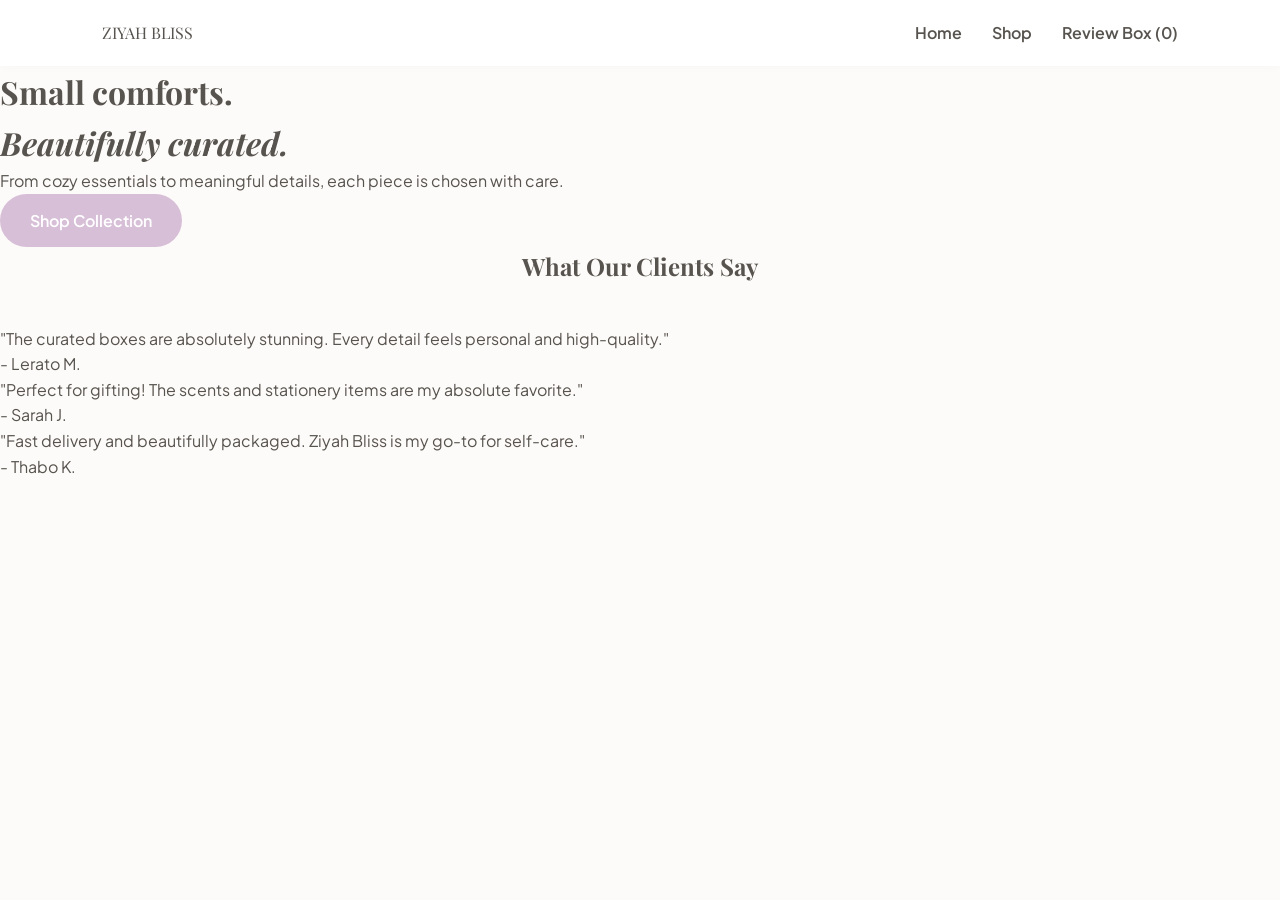
==== index.html @ 9e137913 "Enhance index.html with responsive design and reviews Added viewport meta tag for responsive design " ====
<!DOCTYPE html>
<html lang="en">
<head>
    <meta charset="UTF-8">
    <meta name="viewport" content="width=device-width, initial-scale=1.0">
    <link rel="stylesheet" href="style.css">
    <link href="https://fonts.googleapis.com/css2?family=Plus+Jakarta+Sans:wght@400;600&family=Playfair+Display:ital,wght@0,700;1,700&display=swap" rel="stylesheet">
    <title>Home | Ziyah Bliss Co.</title>
</head>
<body>
    <nav class="navbar">
        <div class="logo">ZIYAH BLISS</div>
        <ul class="nav-links">
            <li><a href="index.html">Home</a></li>
            <li><a href="shop.html">Shop</a></li>
            <li><a href="faq.html">Review Box (<span id="cart-count">0</span>)</a></li>
        </ul>
    </nav>

    <header class="hero-fullscreen">
        <div class="hero-overlay">
            <div class="hero-text-center">
                <h1>Small comforts. <br><em>Beautifully curated.</em></h1>
                <p>From cozy essentials to meaningful details, each piece is chosen with care.</p>
                <a href="shop.html" class="btn-primary">Shop Collection</a>
            </div>
        </div>
    </header>

    <section class="reviews-section">
        <h2 style="text-align: center; margin-bottom: 40px;">What Our Clients Say</h2>
        <div class="reviews-grid">
            <div class="review-card">
                <p>"The curated boxes are absolutely stunning. Every detail feels personal and high-quality."</p>
                <span>- Lerato M.</span>
            </div>
            <div class="review-card">
                <p>"Perfect for gifting! The scents and stationery items are my absolute favorite."</p>
                <span>- Sarah J.</span>
            </div>
            <div class="review-card">
                <p>"Fast delivery and beautifully packaged. Ziyah Bliss is my go-to for self-care."</p>
                <span>- Thabo K.</span>
            </div>
        </div>
    </section>

    <script src="script.js"></script>
</body>
</html>
---- style.css ----
/* --- 1. GLOBAL BRAND VARIABLES --- */
:root {
    --accent: #d8bfd8;       /* Light Purple / Thistle */
    --accent-hover: #cda4cd;  /* Darker purple */
    --text: #57534e;         /* Dark Stone */
    --bg: #fdfbf9;           /* Cream */
    --white: #ffffff;
    --shadow: 0 10px 30px rgba(0,0,0,0.05);
}

/* --- 2. BASE STYLES --- */
* { 
    box-sizing: border-box; 
    margin: 0; 
    padding: 0; 
}

body {
    font-family: 'Plus Jakarta Sans', sans-serif;
    background-color: var(--bg);
    color: var(--text);
    line-height: 1.6;
    overflow-x: hidden; /* Prevents side-scrolling on mobile */
}

h1, h2, h3, .logo { 
    font-family: 'Playfair Display', serif; 
}

/* --- 3. NAVIGATION --- */
.navbar {
    display: flex;
    justify-content: space-between;
    align-items: center;
    padding: 20px 8%;
    background: var(--white);
    position: sticky;
    top: 0;
    z-index: 1000;
    box-shadow: 0 2px 10px rgba(0,0,0,0.02);
}

.nav-links { 
    display: flex; 
    list-style: none; 
    gap: 30px; 
}

.nav-links a { 
    text-decoration: none; 
    color: var(--text); 
    font-weight: 600; 
    transition: 0.3s;
}

.nav-links a:hover {
    color: var(--accent);
}

/* --- 4. HERO SECTION (Home Page) --- */
.hero {
    display: flex;
    align-items: center;
    justify-content: space-between;
    padding: 80px 8%;
    gap: 40px;
    min-height: 80vh;
}

.hero-content { flex: 1; }

.hero h1 {
    font-size: 3.5rem;
    margin-bottom: 20px;
    line-height: 1.1;
}

.hero-image { 
    flex: 1; 
    text-align: right; 
}

.hero-image img {
    width: 100%;
    max-width: 500px;
    border-radius: 30px;
    box-shadow: var(--shadow);
}

/* --- 5. BUTTONS --- */
.btn-primary, .btn-add, .btn-shop, .btn-whatsapp {
    background-color: var(--accent);
    color: white;
    border: none;
    padding: 14px 30px;
    border-radius: 50px;
    font-weight: 600;
    cursor: pointer;
    transition: 0.3s ease;
    text-decoration: none;
    display: inline-block;
    text-align: center;
}

.btn-primary:hover, .btn-add:hover, .btn-shop:hover {
    background-color: var(--accent-hover);
    transform: translateY(-2px);
}

/* --- 6. SHOP GRID & CARDS --- */
.product-grid {
    display: grid;
    grid-template-columns: repeat(auto-fit, minmax(280px, 1fr));
    gap: 30px;
    padding: 40px 8%;
}

.product-card {
    background: white;
    padding: 20px;
    border-radius: 20px;
    box-shadow: var(--shadow);
    display: flex;
    flex-direction: column;
    text-align: center;
    transition: 0.3s;
}

.product-card:hover {
    transform: translateY(-10px);
}

.p-img {
    width: 100%;
    height: 250px;
    background-size: cover;
    background-position: center;
    border-radius: 15px;
    margin-bottom: 15px;
}

.p-select, .p-input {
    width: 100%;
    padding: 10px;
    margin: 10px 0;
    border: 1px solid #eee;
    border-radius: 10px;
    font-family: inherit;
}

/* --- 7. FILTER BUTTONS --- */
.filter-btn {
    background: white;
    border: 1px solid #e5e7eb;
    padding: 8px 20px;
    border-radius: 50px;
    cursor: pointer;
    font-weight: 600;
    transition: 0.3s;
}

.filter-btn.active, .filter-btn:hover {
    background-color: var(--accent);
    color: white;
    border-color: var(--accent);
}

/* --- 8. MOBILE RESPONSIVENESS (The Fix) --- */
@media (max-width: 768px) {
    .navbar {
        flex-direction: column;
        padding: 15px;
        gap: 15px;
    }

    .nav-links { gap: 15px; font-size: 0.8rem; }

    .hero {
        flex-direction: column; /* Stack image then text */
        text-align: center;
        padding: 40px 5%;
    }

    .hero-image { order: 1; width: 100%; }
    .hero-content { order: 2; }

    .hero h1 { font-size: 2.2rem; }

    .product-grid {
        grid-template-columns: repeat(2, 1fr); /* 2 items side-by-side */
        gap: 15px;
        padding: 20px 5%;
    }

    .p-img { height: 160px; }
}

@media (max-width: 480px) {
    .product-grid {
        grid-template-columns: 1fr; /* 1 item per row on very small phones */
    }
}
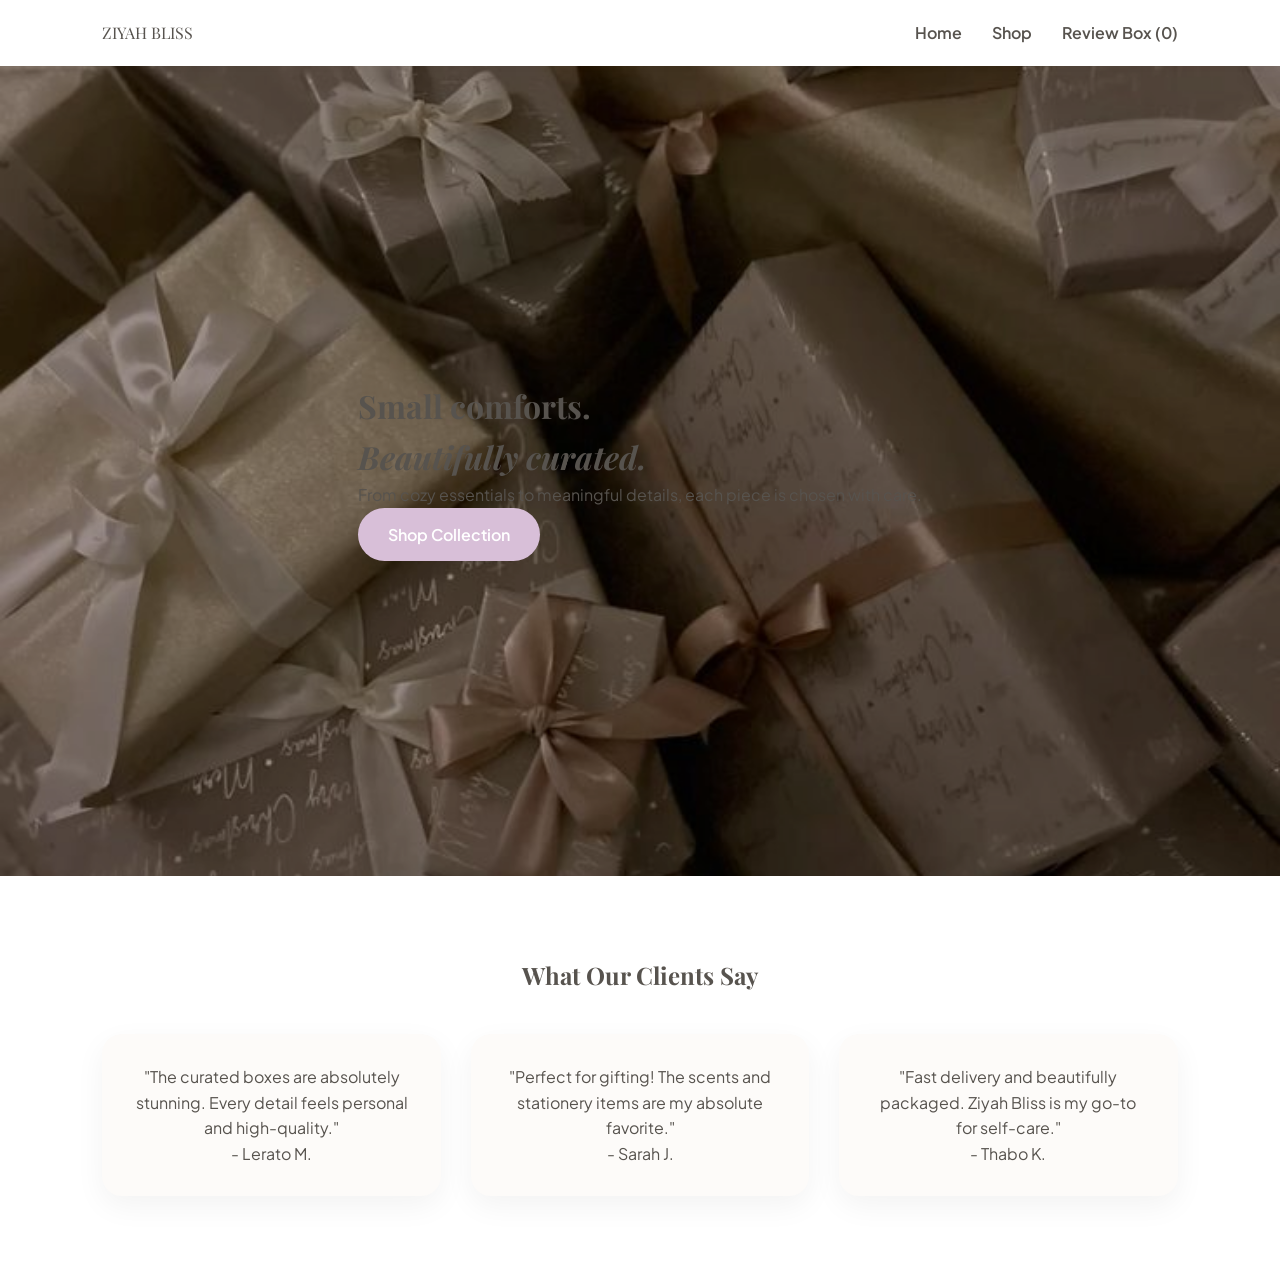
==== commit 09af331c: "Update title and hero content in index.html" ====
--- a/index.html
+++ b/index.html
@@ -5,7 +5,7 @@
     <meta name="viewport" content="width=device-width, initial-scale=1.0">
     <link rel="stylesheet" href="style.css">
     <link href="https://fonts.googleapis.com/css2?family=Plus+Jakarta+Sans:wght@400;600&family=Playfair+Display:ital,wght@0,700;1,700&display=swap" rel="stylesheet">
-    <title>Home | Ziyah Bliss Co.</title>
+    <title>Ziyah Bliss Co. | Home</title>
 </head>
 <body>
     <nav class="navbar">
@@ -19,7 +19,7 @@
 
     <header class="hero-fullscreen">
         <div class="hero-overlay">
-            <div class="hero-text-center">
+            <div class="hero-content-center">
                 <h1>Small comforts. <br><em>Beautifully curated.</em></h1>
                 <p>From cozy essentials to meaningful details, each piece is chosen with care.</p>
                 <a href="shop.html" class="btn-primary">Shop Collection</a>
--- a/style.css
+++ b/style.css
@@ -57,38 +57,45 @@
     color: var(--accent);
 }
 
-/* --- 4. HERO SECTION (Home Page) --- */
-.hero {
+/* --- 4. FULLSCREEN HERO (Home Page) --- */
+.hero-fullscreen {
+    position: relative;
+    height: 90vh;
+    background: url('hero-placeholder.jpg') no-repeat center center/cover;
     display: flex;
     align-items: center;
-    justify-content: space-between;
-    padding: 80px 8%;
-    gap: 40px;
-    min-height: 80vh;
-}
-
-.hero-content { flex: 1; }
-
-.hero h1 {
+    justify-content: center;
+}
+
+.hero-overlay {
+    background: rgba(0, 0, 0, 0.3); /* Darkens image so text is readable */
+    width: 100%;
+    height: 100%;
+    display: flex;
+    align-items: center;
+    justify-content: center;
+    padding: 0 5%;
+}
+
+.hero-text-center {
+    text-align: center;
+    color: white;
+}
+
+.hero-text-center h1 {
     font-size: 3.5rem;
-    margin-bottom: 20px;
-    line-height: 1.1;
-}
-
-.hero-image { 
-    flex: 1; 
-    text-align: right; 
-}
-
-.hero-image img {
-    width: 100%;
-    max-width: 500px;
-    border-radius: 30px;
-    box-shadow: var(--shadow);
+    margin-bottom: 15px;
+    line-height: 1.2;
+}
+
+.hero-text-center p {
+    font-size: 1.2rem;
+    margin-bottom: 30px;
+    max-width: 600px;
 }
 
 /* --- 5. BUTTONS --- */
-.btn-primary, .btn-add, .btn-shop, .btn-whatsapp {
+.btn-primary, .btn-add, .btn-whatsapp {
     background-color: var(--accent);
     color: white;
     border: none;
@@ -102,12 +109,12 @@
     text-align: center;
 }
 
-.btn-primary:hover, .btn-add:hover, .btn-shop:hover {
+.btn-primary:hover, .btn-add:hover {
     background-color: var(--accent-hover);
     transform: translateY(-2px);
 }
 
-/* --- 6. SHOP GRID & CARDS --- */
+/* --- 6. SHOP GRID & CARDS (Shop Page) --- */
 .product-grid {
     display: grid;
     grid-template-columns: repeat(auto-fit, minmax(280px, 1fr));
@@ -141,31 +148,34 @@
 
 .p-select, .p-input {
     width: 100%;
-    padding: 10px;
+    padding: 12px;
     margin: 10px 0;
     border: 1px solid #eee;
     border-radius: 10px;
     font-family: inherit;
 }
 
-/* --- 7. FILTER BUTTONS --- */
-.filter-btn {
-    background: white;
-    border: 1px solid #e5e7eb;
-    padding: 8px 20px;
-    border-radius: 50px;
-    cursor: pointer;
-    font-weight: 600;
-    transition: 0.3s;
-}
-
-.filter-btn.active, .filter-btn:hover {
-    background-color: var(--accent);
-    color: white;
-    border-color: var(--accent);
-}
-
-/* --- 8. MOBILE RESPONSIVENESS (The Fix) --- */
+/* --- 7. REVIEWS SECTION (Home Page) --- */
+.reviews-section {
+    padding: 80px 8%;
+    background: var(--white);
+}
+
+.reviews-grid {
+    display: grid;
+    grid-template-columns: repeat(auto-fit, minmax(250px, 1fr));
+    gap: 30px;
+}
+
+.review-card {
+    background: var(--bg);
+    padding: 30px;
+    border-radius: 20px;
+    text-align: center;
+    box-shadow: var(--shadow);
+}
+
+/* --- 8. MOBILE RESPONSIVENESS --- */
 @media (max-width: 768px) {
     .navbar {
         flex-direction: column;
@@ -175,19 +185,10 @@
 
     .nav-links { gap: 15px; font-size: 0.8rem; }
 
-    .hero {
-        flex-direction: column; /* Stack image then text */
-        text-align: center;
-        padding: 40px 5%;
-    }
-
-    .hero-image { order: 1; width: 100%; }
-    .hero-content { order: 2; }
-
-    .hero h1 { font-size: 2.2rem; }
+    .hero-text-center h1 { font-size: 2.2rem; }
 
     .product-grid {
-        grid-template-columns: repeat(2, 1fr); /* 2 items side-by-side */
+        grid-template-columns: repeat(2, 1fr); /* 2 items per row on mobile */
         gap: 15px;
         padding: 20px 5%;
     }
@@ -197,7 +198,7 @@
 
 @media (max-width: 480px) {
     .product-grid {
-        grid-template-columns: 1fr; /* 1 item per row on very small phones */
+        grid-template-columns: 1fr; /* 1 item per row on small phones */
     }
 }
 
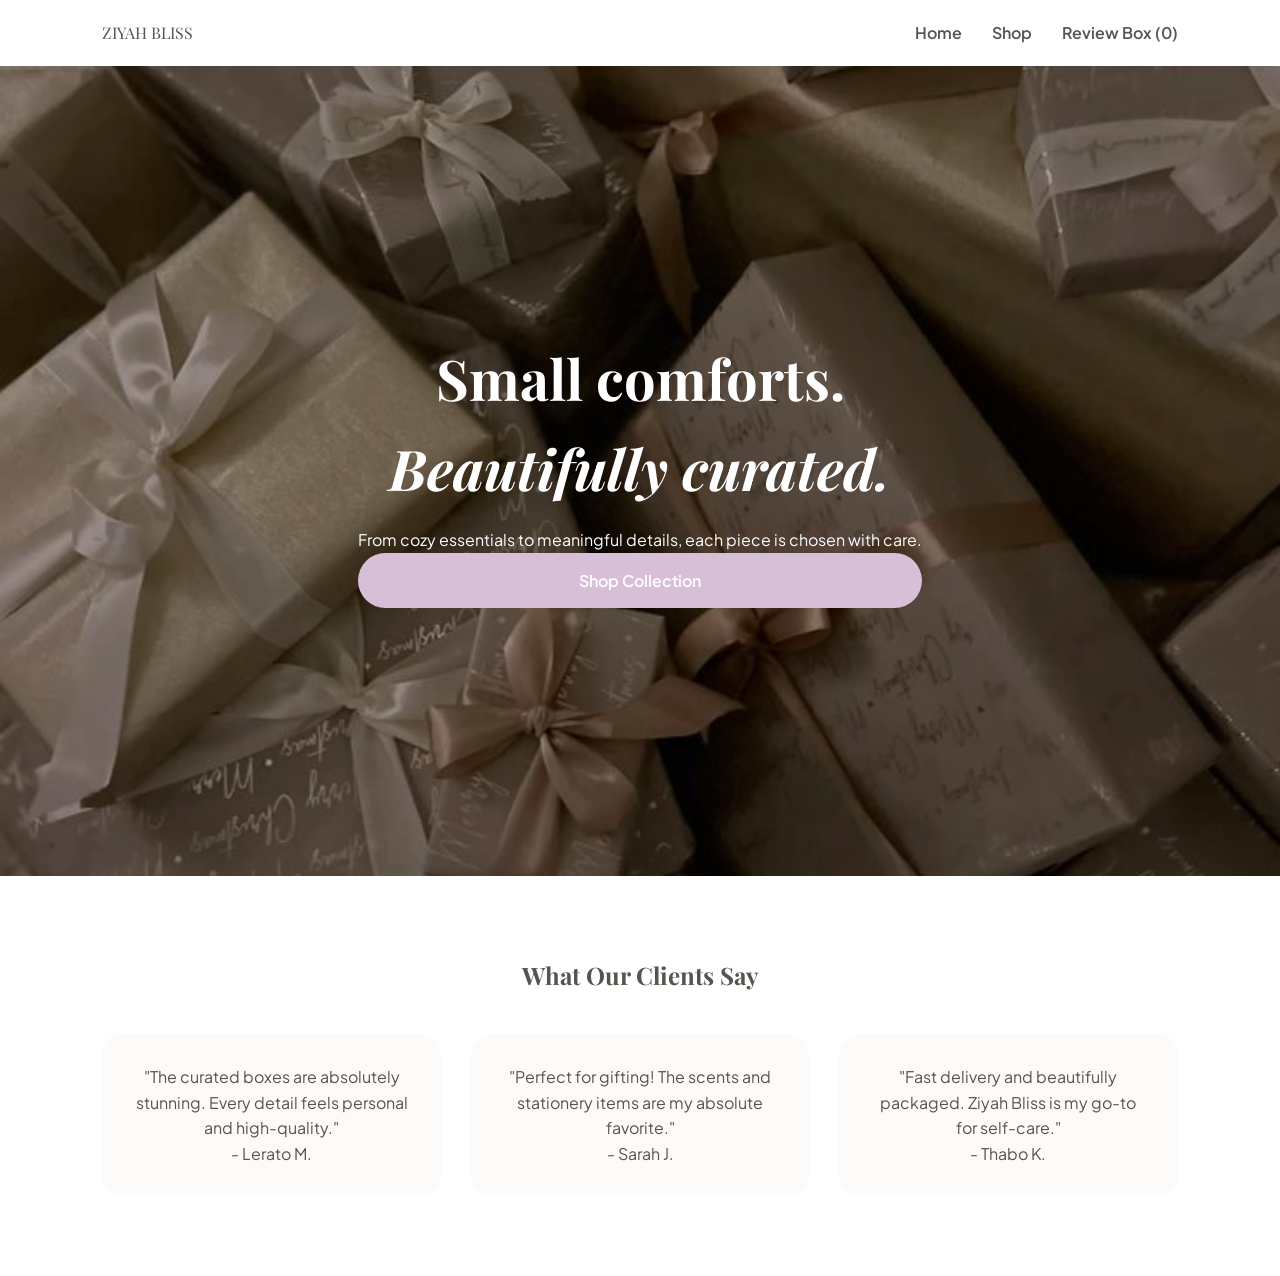
==== commit 94486459: "Fix HTML formatting and ensure proper structure" ====
--- a/index.html
+++ b/index.html
@@ -48,4 +48,3 @@
     <script src="script.js"></script>
 </body>
 </html>
- 
--- a/style.css
+++ b/style.css
@@ -9,23 +9,17 @@
 }
 
 /* --- 2. BASE STYLES --- */
-* { 
-    box-sizing: border-box; 
-    margin: 0; 
-    padding: 0; 
-}
+* { box-sizing: border-box; margin: 0; padding: 0; }
 
 body {
     font-family: 'Plus Jakarta Sans', sans-serif;
     background-color: var(--bg);
     color: var(--text);
     line-height: 1.6;
-    overflow-x: hidden; /* Prevents side-scrolling on mobile */
+    overflow-x: hidden;
 }
 
-h1, h2, h3, .logo { 
-    font-family: 'Playfair Display', serif; 
-}
+h1, h2, h3, .logo { font-family: 'Playfair Display', serif; }
 
 /* --- 3. NAVIGATION --- */
 .navbar {
@@ -40,22 +34,8 @@
     box-shadow: 0 2px 10px rgba(0,0,0,0.02);
 }
 
-.nav-links { 
-    display: flex; 
-    list-style: none; 
-    gap: 30px; 
-}
-
-.nav-links a { 
-    text-decoration: none; 
-    color: var(--text); 
-    font-weight: 600; 
-    transition: 0.3s;
-}
-
-.nav-links a:hover {
-    color: var(--accent);
-}
+.nav-links { display: flex; list-style: none; gap: 30px; }
+.nav-links a { text-decoration: none; color: var(--text); font-weight: 600; }
 
 /* --- 4. FULLSCREEN HERO (Home Page) --- */
 .hero-fullscreen {
@@ -68,53 +48,18 @@
 }
 
 .hero-overlay {
-    background: rgba(0, 0, 0, 0.3); /* Darkens image so text is readable */
+    background: rgba(0, 0, 0, 0.3);
     width: 100%;
     height: 100%;
     display: flex;
     align-items: center;
     justify-content: center;
-    padding: 0 5%;
 }
 
-.hero-text-center {
-    text-align: center;
-    color: white;
-}
+.hero-content-center { text-align: center; color: white; padding: 0 5%; }
+.hero-content-center h1 { font-size: 3.5rem; margin-bottom: 15px; }
 
-.hero-text-center h1 {
-    font-size: 3.5rem;
-    margin-bottom: 15px;
-    line-height: 1.2;
-}
-
-.hero-text-center p {
-    font-size: 1.2rem;
-    margin-bottom: 30px;
-    max-width: 600px;
-}
-
-/* --- 5. BUTTONS --- */
-.btn-primary, .btn-add, .btn-whatsapp {
-    background-color: var(--accent);
-    color: white;
-    border: none;
-    padding: 14px 30px;
-    border-radius: 50px;
-    font-weight: 600;
-    cursor: pointer;
-    transition: 0.3s ease;
-    text-decoration: none;
-    display: inline-block;
-    text-align: center;
-}
-
-.btn-primary:hover, .btn-add:hover {
-    background-color: var(--accent-hover);
-    transform: translateY(-2px);
-}
-
-/* --- 6. SHOP GRID & CARDS (Shop Page) --- */
+/* --- 5. SHOP GRID & CARDS (Shop Page) --- */
 .product-grid {
     display: grid;
     grid-template-columns: repeat(auto-fit, minmax(280px, 1fr));
@@ -127,14 +72,7 @@
     padding: 20px;
     border-radius: 20px;
     box-shadow: var(--shadow);
-    display: flex;
-    flex-direction: column;
     text-align: center;
-    transition: 0.3s;
-}
-
-.product-card:hover {
-    transform: translateY(-10px);
 }
 
 .p-img {
@@ -146,7 +84,10 @@
     margin-bottom: 15px;
 }
 
-.p-select, .p-input {
+/* --- 6. CHECKOUT & FORMS (Review Box Page) --- */
+.faq-container { max-width: 800px; margin: 60px auto; padding: 0 5%; }
+
+.p-input, .p-select {
     width: 100%;
     padding: 12px;
     margin: 10px 0;
@@ -155,50 +96,28 @@
     font-family: inherit;
 }
 
-/* --- 7. REVIEWS SECTION (Home Page) --- */
-.reviews-section {
-    padding: 80px 8%;
-    background: var(--white);
+.btn-whatsapp, .btn-primary {
+    background-color: var(--accent);
+    color: white;
+    border: none;
+    padding: 15px 40px;
+    border-radius: 50px;
+    font-weight: 600;
+    cursor: pointer;
+    width: 100%; /* Full width for mobile/forms */
+    text-decoration: none;
+    display: inline-block;
 }
 
-.reviews-grid {
-    display: grid;
-    grid-template-columns: repeat(auto-fit, minmax(250px, 1fr));
-    gap: 30px;
+/* --- 7. REVIEWS --- */
+.reviews-section { padding: 80px 8%; background: var(--white); }
+.reviews-grid { display: grid; grid-template-columns: repeat(auto-fit, minmax(250px, 1fr)); gap: 30px; }
+.review-card { background: var(--bg); padding: 30px; border-radius: 20px; text-align: center; }
+
+/* --- 8. MOBILE FIXES --- */
+@media (max-width: 768px) {
+    .navbar { flex-direction: column; padding: 15px; gap: 10px; }
+    .nav-links { gap: 15px; font-size: 0.8rem; }
+    .hero-content-center h1 { font-size: 2.2rem; }
+    .product-grid { grid-template-columns: repeat(2, 1fr); gap: 15px; }
 }
-
-.review-card {
-    background: var(--bg);
-    padding: 30px;
-    border-radius: 20px;
-    text-align: center;
-    box-shadow: var(--shadow);
-}
-
-/* --- 8. MOBILE RESPONSIVENESS --- */
-@media (max-width: 768px) {
-    .navbar {
-        flex-direction: column;
-        padding: 15px;
-        gap: 15px;
-    }
-
-    .nav-links { gap: 15px; font-size: 0.8rem; }
-
-    .hero-text-center h1 { font-size: 2.2rem; }
-
-    .product-grid {
-        grid-template-columns: repeat(2, 1fr); /* 2 items per row on mobile */
-        gap: 15px;
-        padding: 20px 5%;
-    }
-
-    .p-img { height: 160px; }
-}
-
-@media (max-width: 480px) {
-    .product-grid {
-        grid-template-columns: 1fr; /* 1 item per row on small phones */
-    }
-}
-
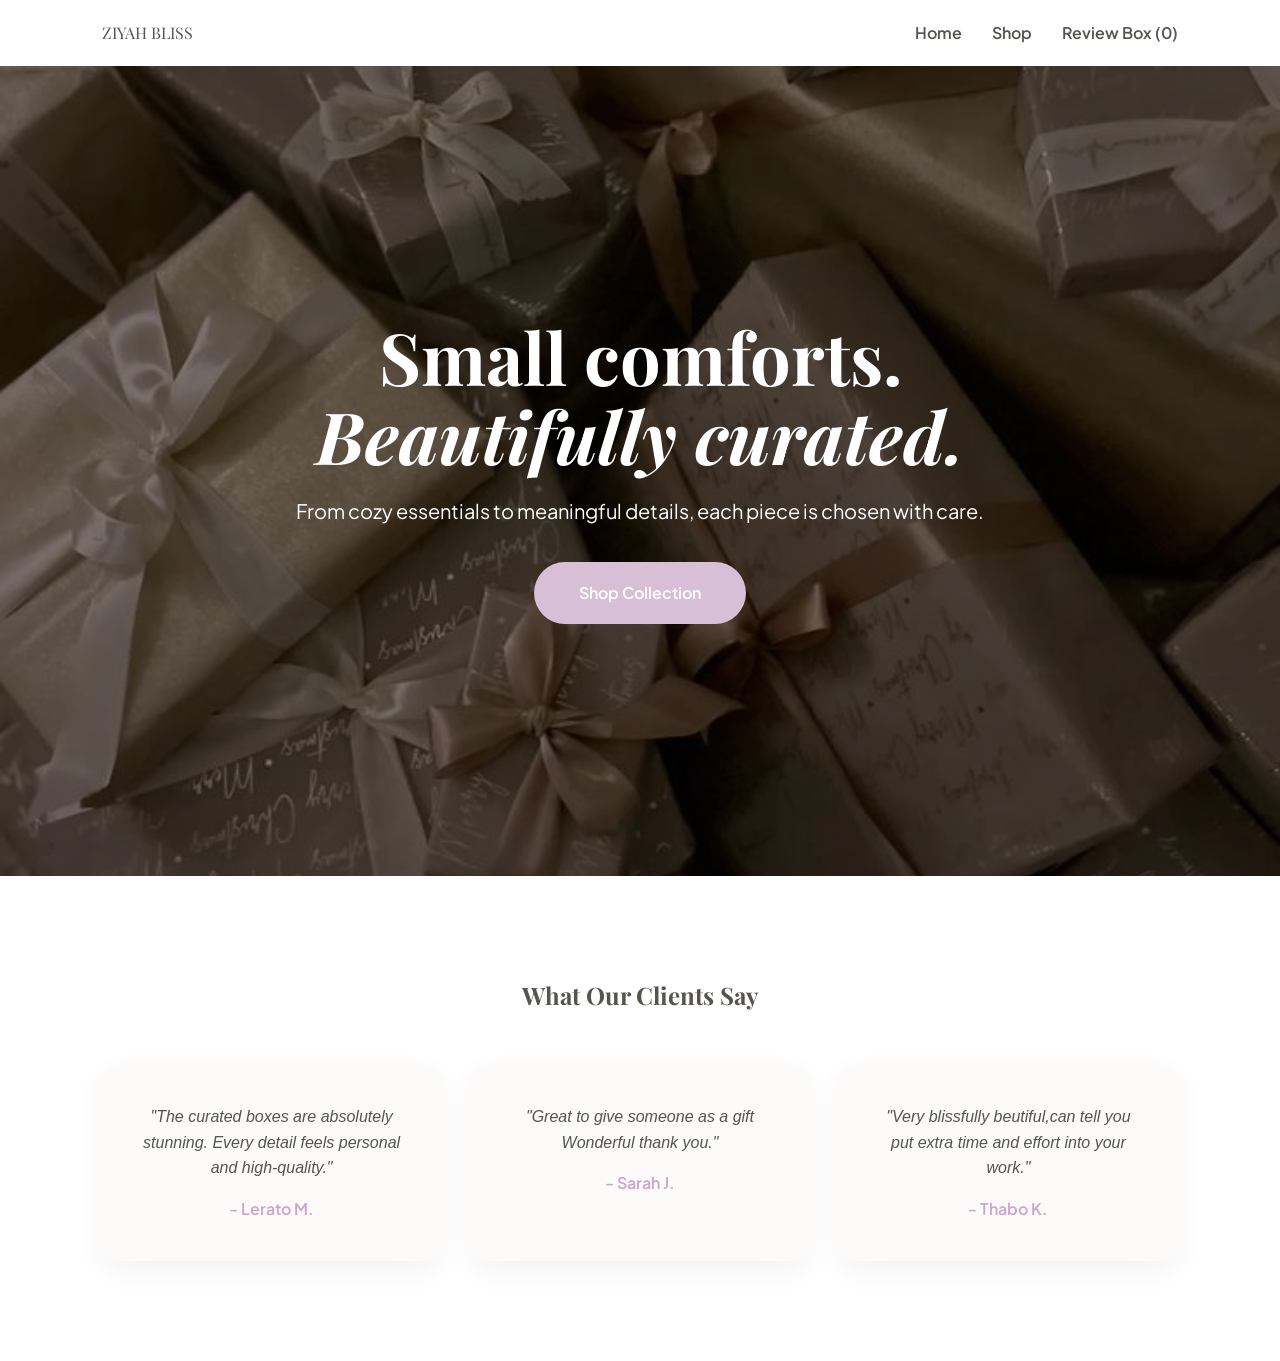
==== commit eb036898: "Modify reviews in index.html Updated client reviews in the reviews section." ====
--- a/index.html
+++ b/index.html
@@ -35,11 +35,11 @@
                 <span>- Lerato M.</span>
             </div>
             <div class="review-card">
-                <p>"Perfect for gifting! The scents and stationery items are my absolute favorite."</p>
+                <p>"Great to give someone as a gift Wonderful thank you."</p>
                 <span>- Sarah J.</span>
             </div>
             <div class="review-card">
-                <p>"Fast delivery and beautifully packaged. Ziyah Bliss is my go-to for self-care."</p>
+                <p>"Very blissfully beutiful,can tell you put extra time and effort into your work."</p>
                 <span>- Thabo K.</span>
             </div>
         </div>
--- a/style.css
+++ b/style.css
@@ -1,15 +1,19 @@
 /* --- 1. GLOBAL BRAND VARIABLES --- */
 :root {
-    --accent: #d8bfd8;       /* Light Purple / Thistle */
-    --accent-hover: #cda4cd;  /* Darker purple */
-    --text: #57534e;         /* Dark Stone */
-    --bg: #fdfbf9;           /* Cream */
+    --accent: #d8bfd8;         /* Light Purple */
+    --accent-hover: #cda4cd;   /* Darker purple */
+    --text: #57534e;           /* Dark Stone */
+    --bg: #fdfbf9;             /* Cream */
     --white: #ffffff;
     --shadow: 0 10px 30px rgba(0,0,0,0.05);
 }
 
 /* --- 2. BASE STYLES --- */
-* { box-sizing: border-box; margin: 0; padding: 0; }
+* { 
+    box-sizing: border-box; 
+    margin: 0; 
+    padding: 0; 
+}
 
 body {
     font-family: 'Plus Jakarta Sans', sans-serif;
@@ -19,9 +23,11 @@
     overflow-x: hidden;
 }
 
-h1, h2, h3, .logo { font-family: 'Playfair Display', serif; }
-
-/* --- 3. NAVIGATION --- */
+h1, h2, h3, .logo { 
+    font-family: 'Playfair Display', serif; 
+}
+
+/* --- 3. NAVIGATION (Global) --- */
 .navbar {
     display: flex;
     justify-content: space-between;
@@ -34,32 +40,104 @@
     box-shadow: 0 2px 10px rgba(0,0,0,0.02);
 }
 
-.nav-links { display: flex; list-style: none; gap: 30px; }
-.nav-links a { text-decoration: none; color: var(--text); font-weight: 600; }
-
-/* --- 4. FULLSCREEN HERO (Home Page) --- */
+.nav-links { 
+    display: flex; 
+    list-style: none; 
+    gap: 30px; 
+}
+
+.nav-links a { 
+    text-decoration: none; 
+    color: var(--text); 
+    font-weight: 600; 
+}
+
+/* --- 4. HOME PAGE: HERO SECTION --- */
 .hero-fullscreen {
     position: relative;
+    width: 100%;
     height: 90vh;
-    background: url('hero-placeholder.jpg') no-repeat center center/cover;
+    background-image: url('hero-placeholder.jpg'); /* Matches your uploaded file */
+    background-size: cover;
+    background-position: center;
+    background-repeat: no-repeat;
     display: flex;
     align-items: center;
     justify-content: center;
 }
 
 .hero-overlay {
-    background: rgba(0, 0, 0, 0.3);
+    background: rgba(0, 0, 0, 0.45); /* Darkens image for text readability */
     width: 100%;
     height: 100%;
+    position: absolute;
+    top: 0;
+    left: 0;
     display: flex;
     align-items: center;
     justify-content: center;
-}
-
-.hero-content-center { text-align: center; color: white; padding: 0 5%; }
-.hero-content-center h1 { font-size: 3.5rem; margin-bottom: 15px; }
-
-/* --- 5. SHOP GRID & CARDS (Shop Page) --- */
+    padding: 20px;
+}
+
+.hero-content-center {
+    position: relative;
+    z-index: 2;
+    text-align: center;
+    color: #ffffff; /* White text on background image */
+    max-width: 800px;
+}
+
+.hero-content-center h1 {
+    font-size: clamp(2.5rem, 7vw, 4.5rem);
+    line-height: 1.1;
+    margin-bottom: 20px;
+}
+
+.hero-content-center p {
+    font-size: 1.25rem;
+    margin-bottom: 35px;
+}
+
+/* --- 5. REVIEWS SECTION (Separated) --- */
+.reviews-section {
+    padding: 100px 8%;
+    background-color: var(--white);
+    text-align: center;
+}
+
+.reviews-grid {
+    display: grid;
+    grid-template-columns: repeat(auto-fit, minmax(280px, 1fr));
+    gap: 30px;
+    margin-top: 50px;
+}
+
+.review-card {
+    background: var(--bg);
+    padding: 40px;
+    border-radius: 20px;
+    box-shadow: var(--shadow);
+}
+
+.review-card p {
+    font-style: italic;
+    margin-bottom: 15px;
+}
+
+.review-card span {
+    font-weight: 600;
+    color: var(--accent-hover);
+}
+
+/* --- 6. SHOP PAGE: PRODUCT GRID & FILTERS --- */
+.category-nav {
+    display: flex;
+    justify-content: center;
+    gap: 12px;
+    margin: 40px 0;
+    flex-wrap: wrap;
+}
+
 .product-grid {
     display: grid;
     grid-template-columns: repeat(auto-fit, minmax(280px, 1fr));
@@ -68,15 +146,19 @@
 }
 
 .product-card {
-    background: white;
+    background: var(--white);
     padding: 20px;
     border-radius: 20px;
     box-shadow: var(--shadow);
-    text-align: center;
+    display: flex;
+    flex-direction: column;
+}
+
+.product-card[style*="display: none"] {
+    display: none !important;
 }
 
 .p-img {
-    width: 100%;
     height: 250px;
     background-size: cover;
     background-position: center;
@@ -84,40 +166,53 @@
     margin-bottom: 15px;
 }
 
-/* --- 6. CHECKOUT & FORMS (Review Box Page) --- */
-.faq-container { max-width: 800px; margin: 60px auto; padding: 0 5%; }
-
-.p-input, .p-select {
-    width: 100%;
-    padding: 12px;
-    margin: 10px 0;
-    border: 1px solid #eee;
-    border-radius: 10px;
+/* --- 7. BUTTONS & UI --- */
+.btn-primary, .btn-add, .filter-btn {
     font-family: inherit;
-}
-
-.btn-whatsapp, .btn-primary {
+    font-weight: 600;
+    cursor: pointer;
+    transition: 0.3s ease;
+    text-decoration: none;
+    border-radius: 50px;
+    border: none;
+    display: inline-block;
+}
+
+.btn-primary {
     background-color: var(--accent);
     color: white;
-    border: none;
-    padding: 15px 40px;
-    border-radius: 50px;
-    font-weight: 600;
-    cursor: pointer;
-    width: 100%; /* Full width for mobile/forms */
-    text-decoration: none;
-    display: inline-block;
-}
-
-/* --- 7. REVIEWS --- */
-.reviews-section { padding: 80px 8%; background: var(--white); }
-.reviews-grid { display: grid; grid-template-columns: repeat(auto-fit, minmax(250px, 1fr)); gap: 30px; }
-.review-card { background: var(--bg); padding: 30px; border-radius: 20px; text-align: center; }
-
-/* --- 8. MOBILE FIXES --- */
+    padding: 18px 45px;
+}
+
+.btn-add {
+    background-color: var(--accent);
+    color: white;
+    width: 100%;
+    padding: 14px;
+    margin-top: auto;
+}
+
+.filter-btn {
+    background: var(--white);
+    border: 1px solid var(--accent);
+    padding: 10px 24px;
+}
+
+.filter-btn.active, .filter-btn:hover {
+    background: var(--accent);
+    color: white;
+}
+
+/* --- 8. MOBILE OPTIMIZATION --- */
 @media (max-width: 768px) {
-    .navbar { flex-direction: column; padding: 15px; gap: 10px; }
-    .nav-links { gap: 15px; font-size: 0.8rem; }
-    .hero-content-center h1 { font-size: 2.2rem; }
-    .product-grid { grid-template-columns: repeat(2, 1fr); gap: 15px; }
-}
+    .navbar { padding: 15px 5%; }
+    .nav-links { display: none; }
+    
+    .hero-fullscreen { height: 70vh; }
+    .hero-content-center h1 { font-size: 2.5rem; }
+
+    .product-grid {
+        grid-template-columns: repeat(2, 1fr);
+        gap: 15px;
+    }
+}
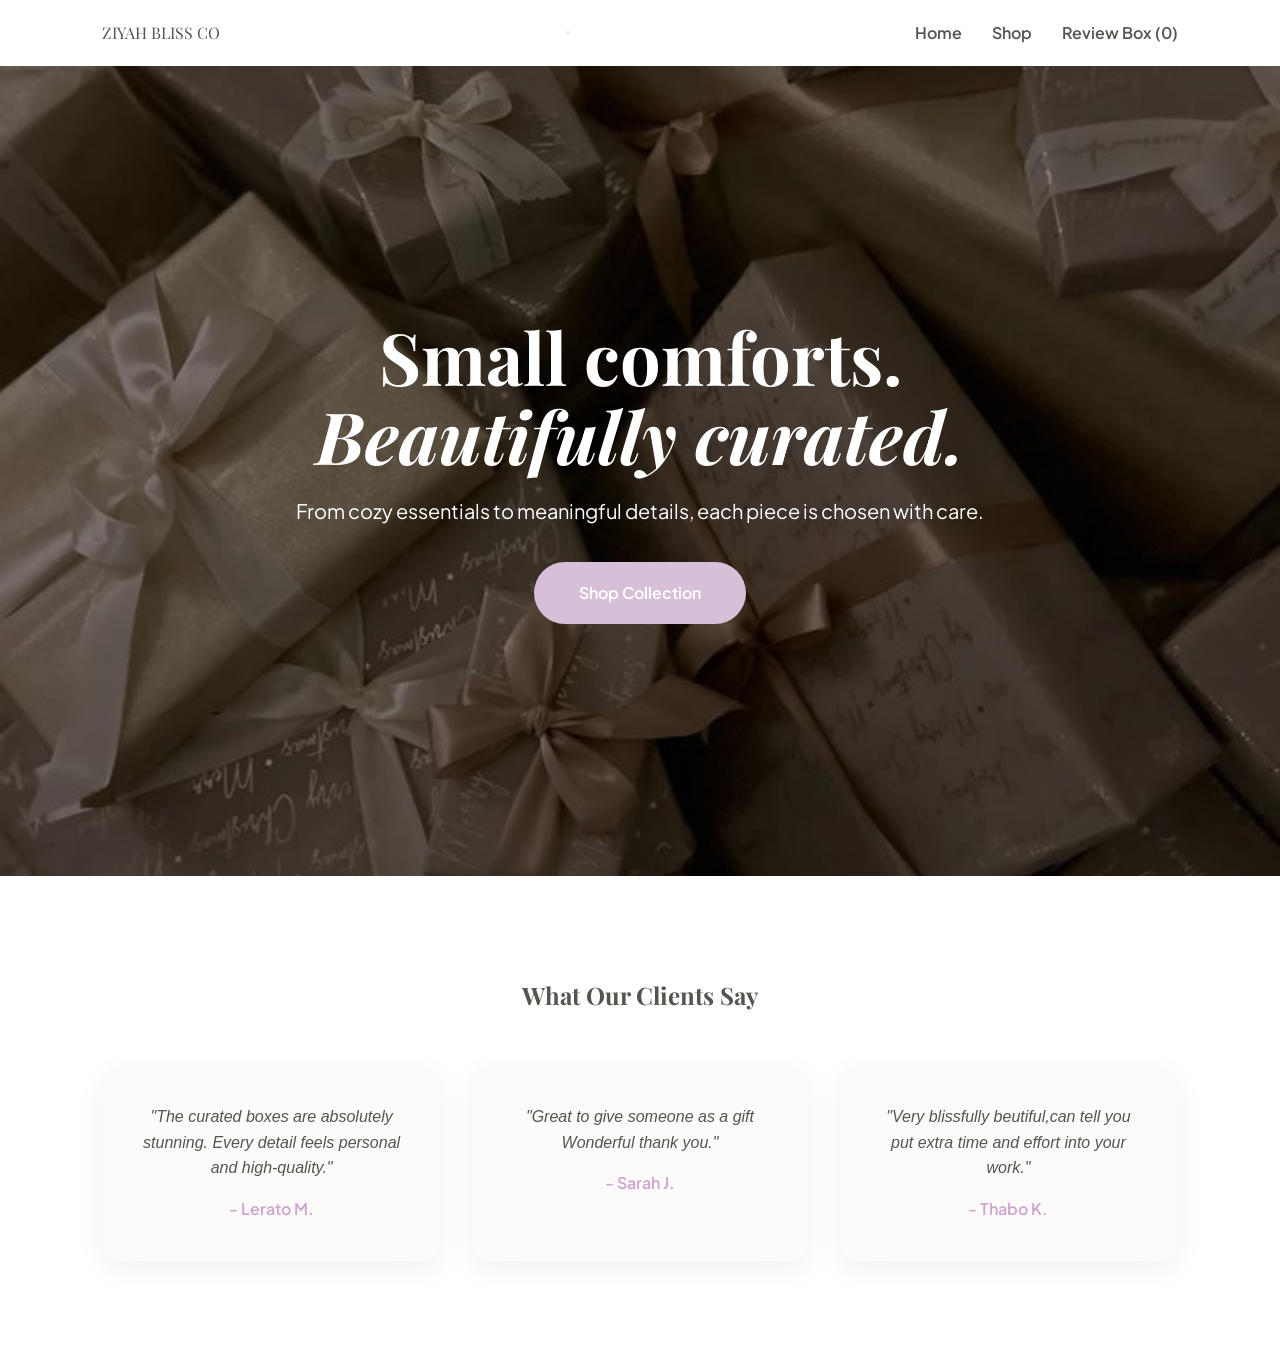
==== commit 7abf78c8: "Implement mobile menu toggle in navigation Added mobile menu toggle button for better navigation on " ====
--- a/index.html
+++ b/index.html
@@ -8,14 +8,21 @@
     <title>Ziyah Bliss Co. | Home</title>
 </head>
 <body>
-    <nav class="navbar">
-        <div class="logo">ZIYAH BLISS</div>
-        <ul class="nav-links">
-            <li><a href="index.html">Home</a></li>
-            <li><a href="shop.html">Shop</a></li>
-            <li><a href="faq.html">Review Box (<span id="cart-count">0</span>)</a></li>
-        </ul>
-    </nav>
+<nav class="navbar">
+    <div class="logo">ZIYAH BLISS CO</div>
+    
+    <button class="mobile-menu-toggle" aria-label="Toggle navigation">
+        <span class="bar"></span>
+        <span class="bar"></span>
+        <span class="bar"></span>
+    </button>
+
+    <ul class="nav-links">
+        <li><a href="index.html">Home</a></li>
+        <li><a href="shop.html">Shop</a></li>
+        <li><a href="faq.html">Review Box (<span id="cart-count">0</span>)</a></li>
+    </ul>
+</nav>
 
     <header class="hero-fullscreen">
         <div class="hero-overlay">
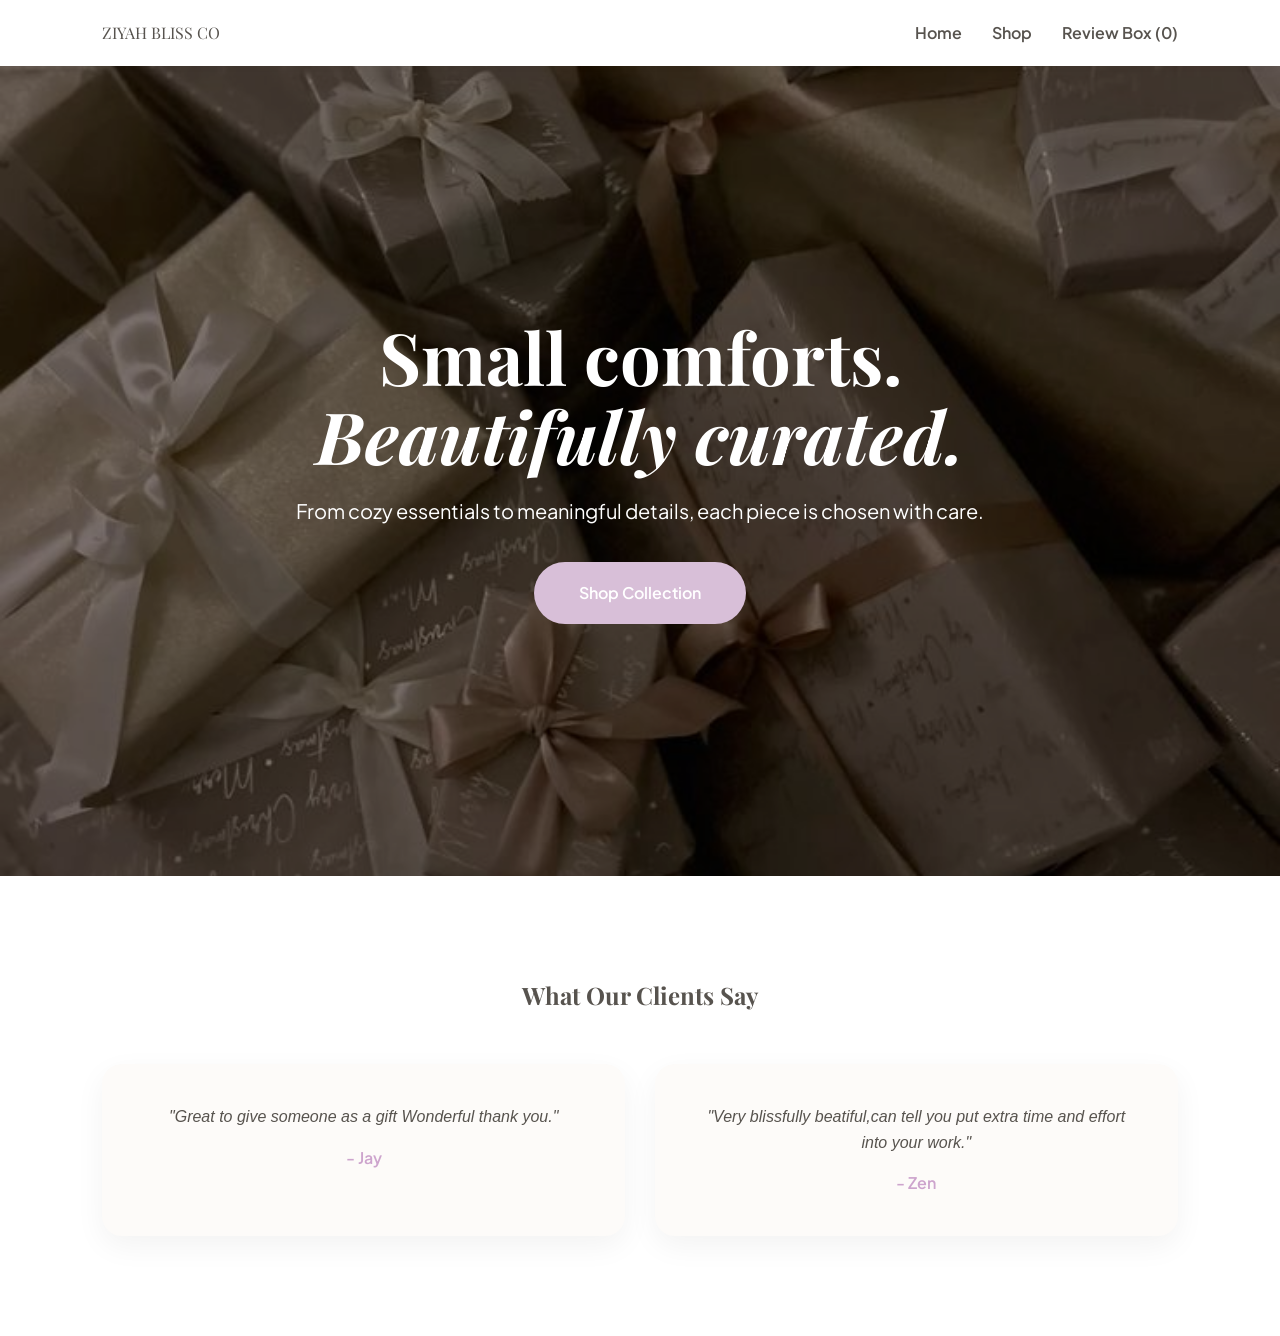
==== commit bcea49fa: "Update index.html" ====
--- a/index.html
+++ b/index.html
@@ -37,17 +37,14 @@
     <section class="reviews-section">
         <h2 style="text-align: center; margin-bottom: 40px;">What Our Clients Say</h2>
         <div class="reviews-grid">
+           
             <div class="review-card">
-                <p>"The curated boxes are absolutely stunning. Every detail feels personal and high-quality."</p>
-                <span>- Lerato M.</span>
+                <p>"Great to give someone as a gift Wonderful thank you."</p>
+                <span>- Jay</span>
             </div>
             <div class="review-card">
-                <p>"Great to give someone as a gift Wonderful thank you."</p>
-                <span>- Sarah J.</span>
-            </div>
-            <div class="review-card">
-                <p>"Very blissfully beutiful,can tell you put extra time and effort into your work."</p>
-                <span>- Thabo K.</span>
+                <p>"Very blissfully beatiful,can tell you put extra time and effort into your work."</p>
+                <span>- Zen</span>
             </div>
         </div>
     </section>
--- a/style.css
+++ b/style.css
@@ -202,17 +202,60 @@
     background: var(--accent);
     color: white;
 }
-
-/* --- 8. MOBILE OPTIMIZATION --- */
+/* --- MOBILE NAVIGATION REWRITE --- */
 @media (max-width: 768px) {
-    .navbar { padding: 15px 5%; }
-    .nav-links { display: none; }
-    
-    .hero-fullscreen { height: 70vh; }
-    .hero-content-center h1 { font-size: 2.5rem; }
-
-    .product-grid {
-        grid-template-columns: repeat(2, 1fr);
+    .navbar {
+        position: relative; /* Acts as an anchor for the menu */
+        justify-content: space-between;
+    }
+
+    /* 1. Hide the original horizontal links */
+    .nav-links {
+        display: none; 
+        flex-direction: column;
+        position: absolute;
+        top: 100%; /* Sits exactly below the navbar */
+        left: 0;
+        width: 100%;
+        background-color: var(--white);
+        padding: 20px 0;
+        box-shadow: 0 10px 15px rgba(0,0,0,0.05);
+        z-index: 2000;
         gap: 15px;
     }
-}
+
+    /* 2. Show the links only when 'active' class is added via JS */
+    .nav-links.active {
+        display: flex;
+    }
+
+    .nav-links li {
+        width: 100%;
+        text-align: center;
+    }
+
+    /* 3. Style the Hamburger Button */
+    .mobile-menu-toggle {
+        display: flex !important;
+        flex-direction: column;
+        gap: 5px;
+        background: none;
+        border: none;
+        cursor: pointer;
+        padding: 5px;
+    }
+
+    .mobile-menu-toggle .bar {
+        width: 22px;
+        height: 2px;
+        background-color: var(--text);
+        transition: 0.3s;
+    }
+}
+
+/* 4. Ensure toggle is hidden on Desktop */
+@media (min-width: 769px) {
+    .mobile-menu-toggle {
+        display: none;
+    }
+}
